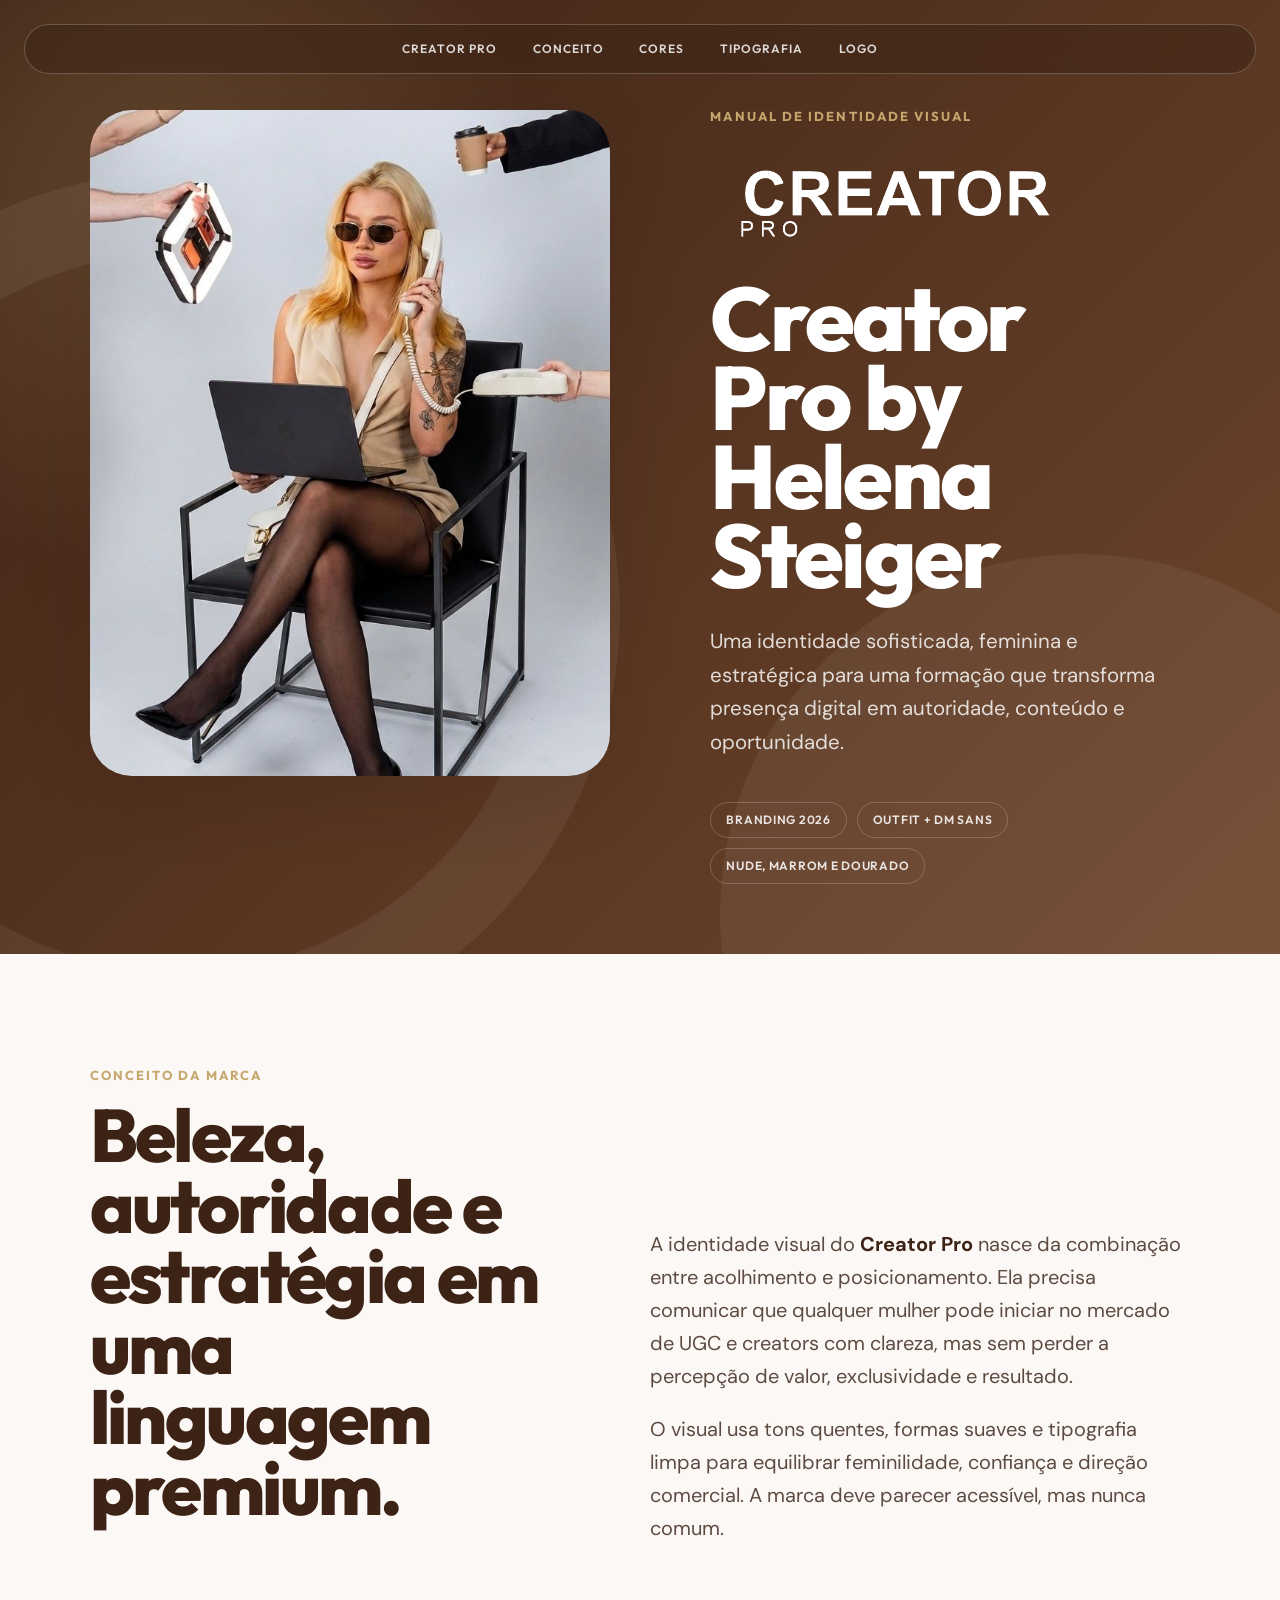
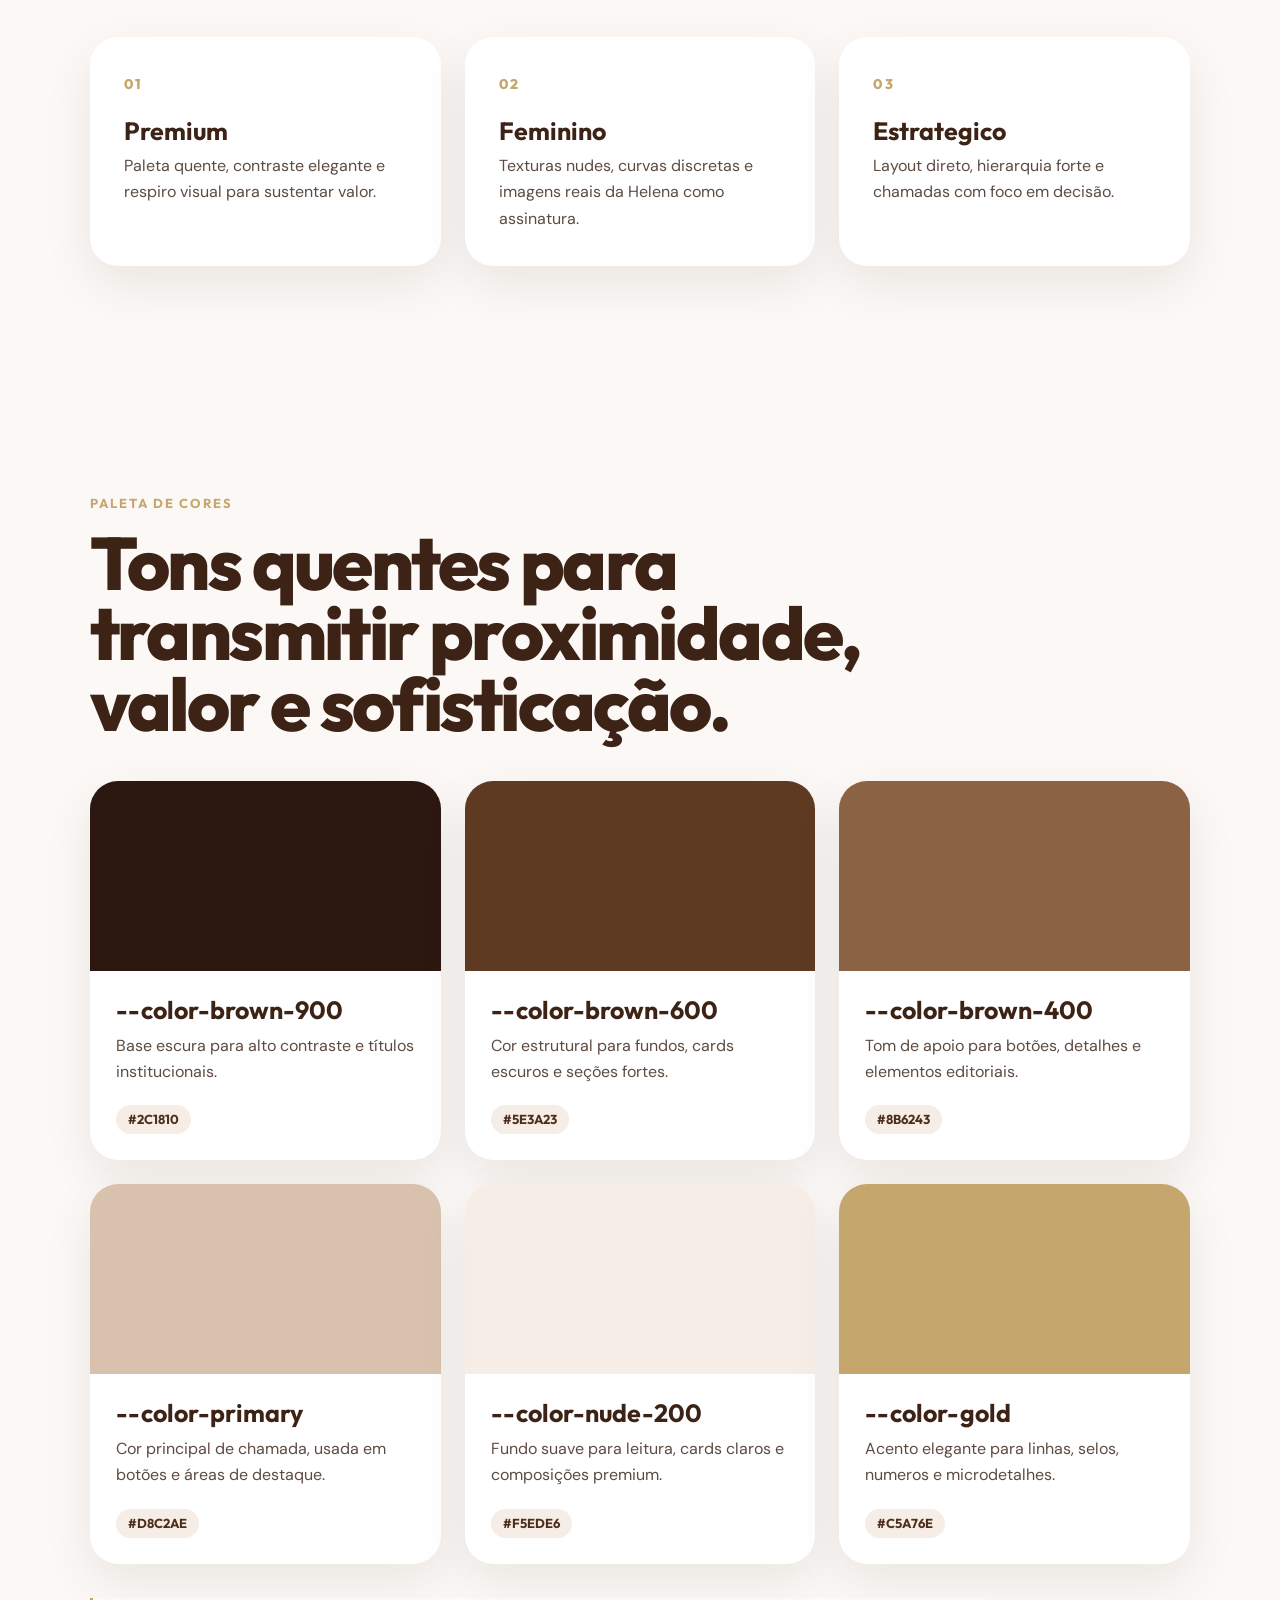
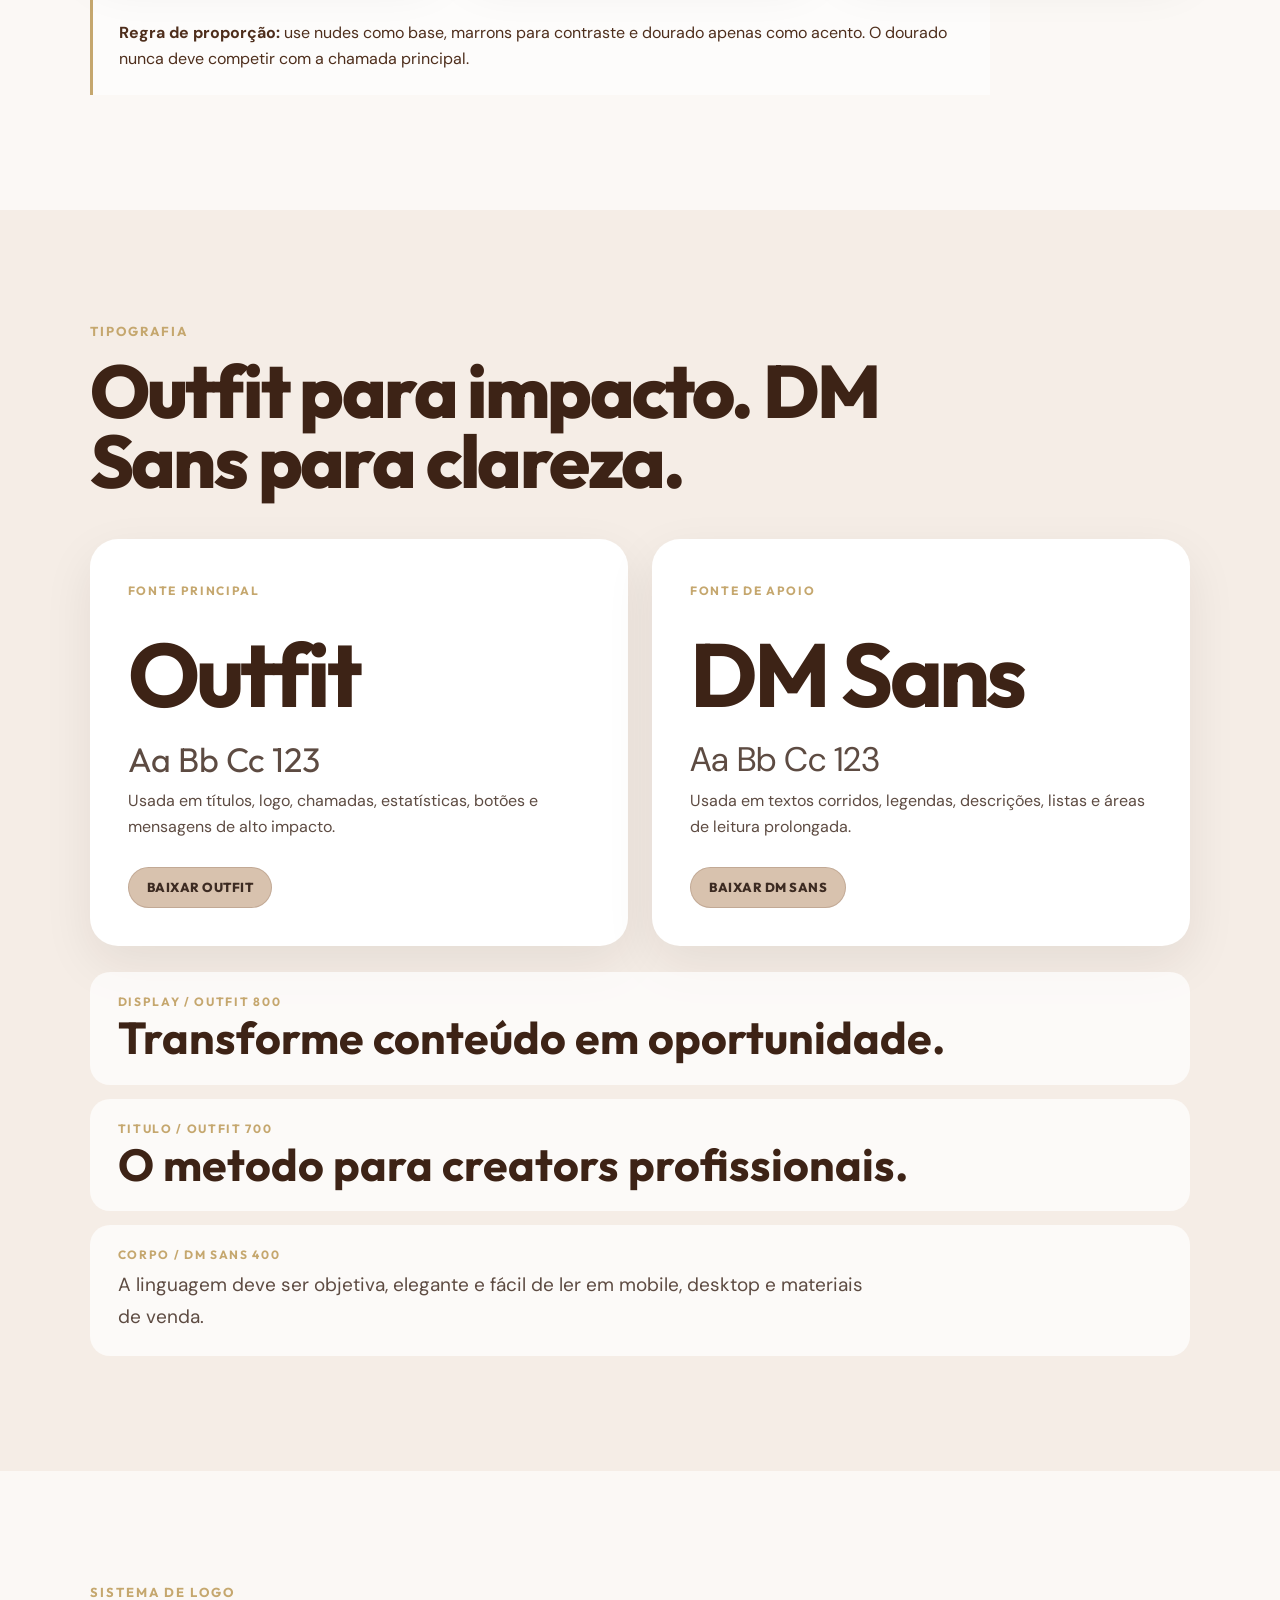
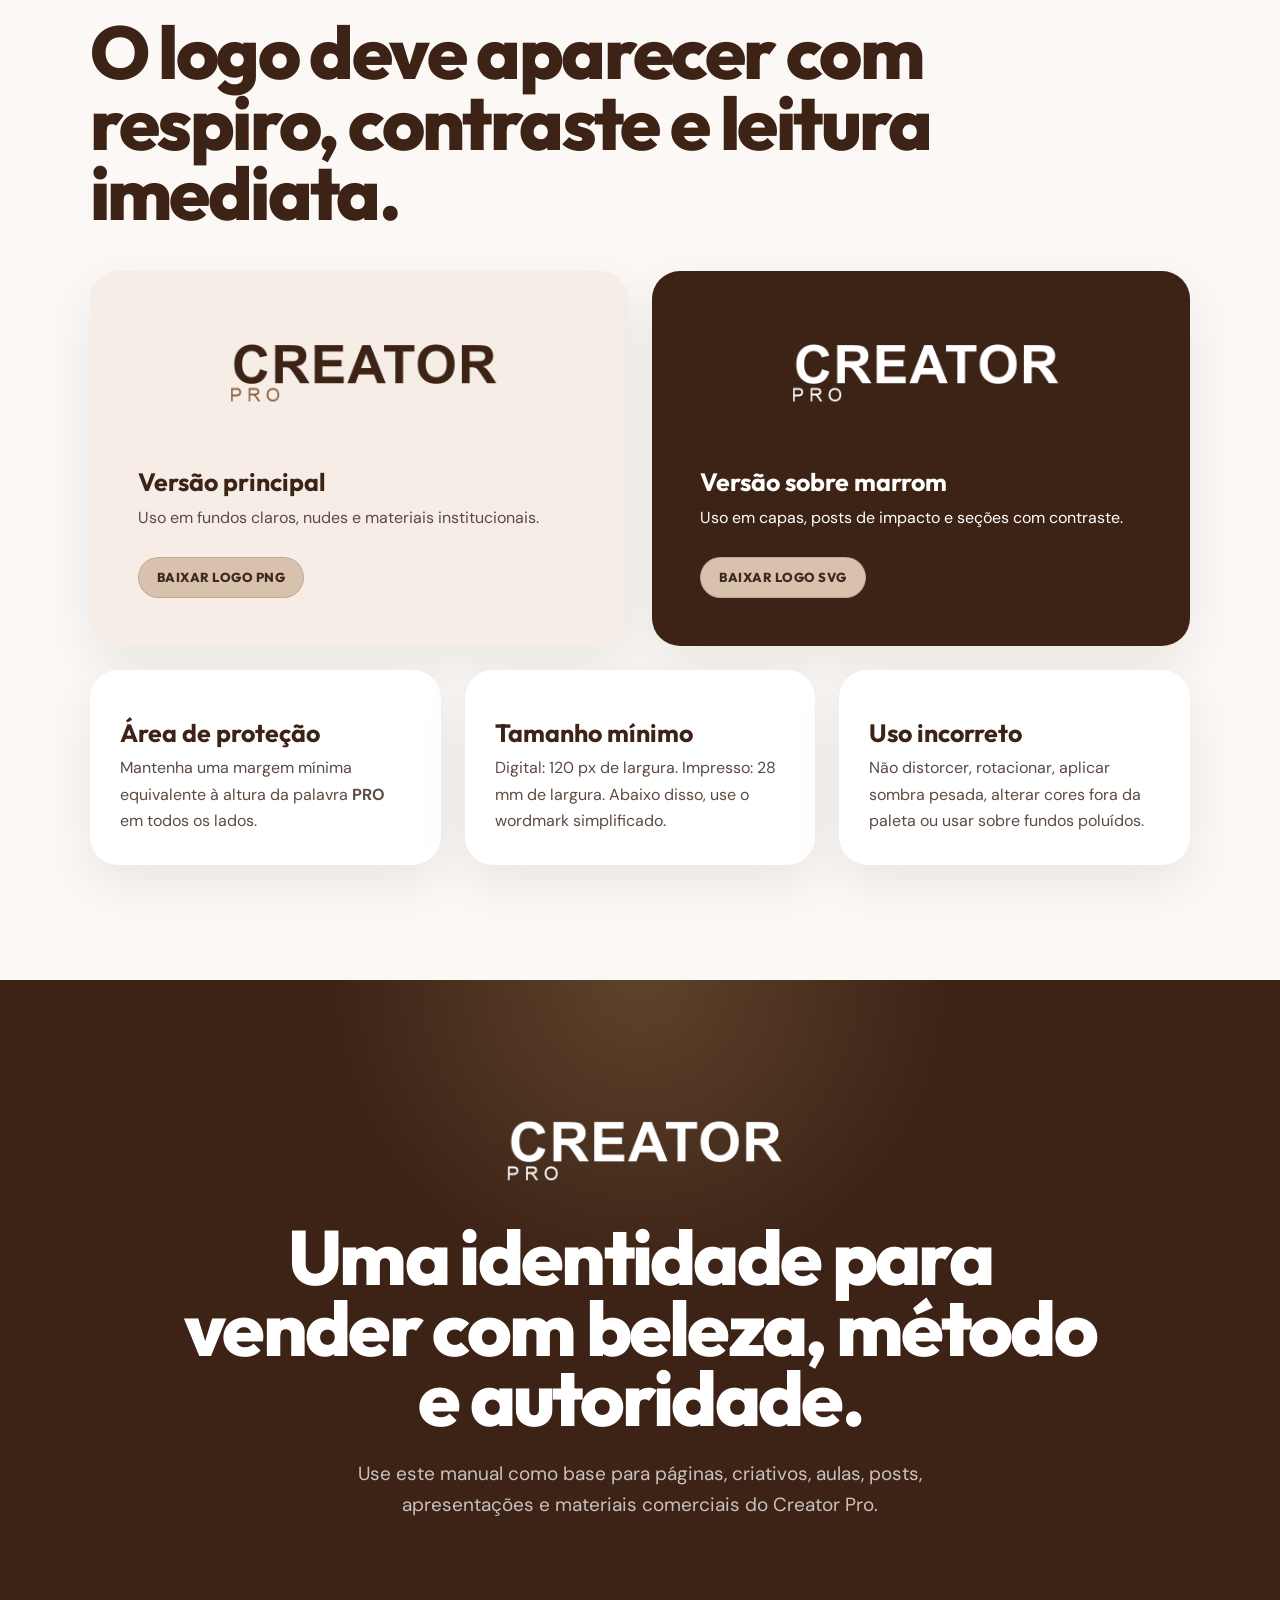
==== identidade-visual/index.html @ c9b5e4ea "Add Creator Pro brand identity route" ====
<!doctype html>
<html lang="pt-BR">
<head>
  <meta charset="utf-8" />
  <meta name="viewport" content="width=device-width, initial-scale=1" />
  <title>Identidade Visual | Creator Pro Helena Steiger</title>
  <meta name="description" content="Manual de identidade visual do Creator Pro, com diretrizes de marca, logo, paleta, tipografia e aplicações." />
  <link rel="preconnect" href="https://fonts.googleapis.com" />
  <link rel="preconnect" href="https://fonts.gstatic.com" crossorigin />
  <link href="https://fonts.googleapis.com/css2?family=Outfit:wght@300;400;500;600;700;800;900&family=DM+Sans:ital,opsz,wght@0,9..40,300;0,9..40,400;0,9..40,500;0,9..40,600;0,9..40,700;1,9..40,400&display=swap" rel="stylesheet" />
  <link rel="stylesheet" href="styles.css" />
</head>
<body>
  <header class="cover" id="inicio">
    <nav class="topbar" aria-label="Navegação principal">
      <a href="#inicio">Creator Pro</a>
      <a href="#conceito">Conceito</a>
      <a href="#paleta">Cores</a>
      <a href="#tipografia">Tipografia</a>
      <a href="#logo">Logo</a>
    </nav>

    <div class="cover__media">
      <img src="assets/helena-hero.jpeg" alt="Helena Steiger em produção de conteúdo" />
    </div>

    <div class="cover__content">
      <p class="eyebrow">Manual de Identidade Visual</p>
      <img class="cover__logo" src="assets/creator-pro-logo.png" alt="Creator Pro" />
      <h1>Creator Pro by Helena Steiger</h1>
      <p class="lead">Uma identidade sofisticada, feminina e estratégica para uma formação que transforma presença digital em autoridade, conteúdo e oportunidade.</p>
      <div class="cover__meta">
        <span>Branding 2026</span>
        <span>Outfit + DM Sans</span>
        <span>Nude, marrom e dourado</span>
      </div>
    </div>
  </header>

  <main>
    <section class="section intro" id="conceito">
      <div class="section__heading">
        <p class="eyebrow">Conceito da Marca</p>
        <h2>Beleza, autoridade e estratégia em uma linguagem premium.</h2>
      </div>
      <div class="intro__text">
        <p>A identidade visual do <strong>Creator Pro</strong> nasce da combinação entre acolhimento e posicionamento. Ela precisa comunicar que qualquer mulher pode iniciar no mercado de UGC e creators com clareza, mas sem perder a percepção de valor, exclusividade e resultado.</p>
        <p>O visual usa tons quentes, formas suaves e tipografia limpa para equilibrar feminilidade, confiança e direção comercial. A marca deve parecer acessível, mas nunca comum.</p>
      </div>
      <div class="principles">
        <article>
          <span>01</span>
          <h3>Premium</h3>
          <p>Paleta quente, contraste elegante e respiro visual para sustentar valor.</p>
        </article>
        <article>
          <span>02</span>
          <h3>Feminino</h3>
          <p>Texturas nudes, curvas discretas e imagens reais da Helena como assinatura.</p>
        </article>
        <article>
          <span>03</span>
          <h3>Estrategico</h3>
          <p>Layout direto, hierarquia forte e chamadas com foco em decisão.</p>
        </article>
      </div>
    </section>

    <section class="section" id="paleta">
      <div class="section__heading">
        <p class="eyebrow">Paleta de Cores</p>
        <h2>Tons quentes para transmitir proximidade, valor e sofisticação.</h2>
      </div>
      <div class="palette-grid">
        <article class="color-card">
          <div class="swatch" style="background:#2C1810"></div>
          <h3>--color-brown-900</h3>
          <p>Base escura para alto contraste e títulos institucionais.</p>
          <code>#2C1810</code>
        </article>
        <article class="color-card">
          <div class="swatch" style="background:#5E3A23"></div>
          <h3>--color-brown-600</h3>
          <p>Cor estrutural para fundos, cards escuros e seções fortes.</p>
          <code>#5E3A23</code>
        </article>
        <article class="color-card">
          <div class="swatch" style="background:#8B6243"></div>
          <h3>--color-brown-400</h3>
          <p>Tom de apoio para botões, detalhes e elementos editoriais.</p>
          <code>#8B6243</code>
        </article>
        <article class="color-card">
          <div class="swatch" style="background:#D8C2AE"></div>
          <h3>--color-primary</h3>
          <p>Cor principal de chamada, usada em botões e áreas de destaque.</p>
          <code>#D8C2AE</code>
        </article>
        <article class="color-card">
          <div class="swatch" style="background:#F5EDE6"></div>
          <h3>--color-nude-200</h3>
          <p>Fundo suave para leitura, cards claros e composições premium.</p>
          <code>#F5EDE6</code>
        </article>
        <article class="color-card">
          <div class="swatch" style="background:#C5A76E"></div>
          <h3>--color-gold</h3>
          <p>Acento elegante para linhas, selos, numeros e microdetalhes.</p>
          <code>#C5A76E</code>
        </article>
      </div>
      <div class="usage-note">
        <strong>Regra de proporção:</strong> use nudes como base, marrons para contraste e dourado apenas como acento. O dourado nunca deve competir com a chamada principal.
      </div>
    </section>

    <section class="section section--soft" id="tipografia">
      <div class="section__heading">
        <p class="eyebrow">Tipografia</p>
        <h2>Outfit para impacto. DM Sans para clareza.</h2>
      </div>
      <div class="type-grid">
        <article class="type-card">
          <span class="type-label">Fonte principal</span>
          <h3 class="font-outfit">Outfit</h3>
          <p class="font-outfit specimen">Aa Bb Cc 123</p>
          <p>Usada em títulos, logo, chamadas, estatísticas, botões e mensagens de alto impacto.</p>
          <a class="download-btn" href="https://fonts.google.com/download?family=Outfit" target="_blank" rel="noopener">Baixar Outfit</a>
        </article>
        <article class="type-card">
          <span class="type-label">Fonte de apoio</span>
          <h3 class="font-dm">DM Sans</h3>
          <p class="font-dm specimen">Aa Bb Cc 123</p>
          <p>Usada em textos corridos, legendas, descrições, listas e áreas de leitura prolongada.</p>
          <a class="download-btn" href="https://fonts.google.com/download?family=DM%20Sans" target="_blank" rel="noopener">Baixar DM Sans</a>
        </article>
      </div>
      <div class="type-scale">
        <div>
          <span>Display / Outfit 800</span>
          <strong>Transforme conteúdo em oportunidade.</strong>
        </div>
        <div>
          <span>Titulo / Outfit 700</span>
          <strong>O metodo para creators profissionais.</strong>
        </div>
        <div>
          <span>Corpo / DM Sans 400</span>
          <p>A linguagem deve ser objetiva, elegante e fácil de ler em mobile, desktop e materiais de venda.</p>
        </div>
      </div>
    </section>

    <section class="section" id="logo">
      <div class="section__heading">
        <p class="eyebrow">Sistema de Logo</p>
        <h2>O logo deve aparecer com respiro, contraste e leitura imediata.</h2>
      </div>
      <div class="logo-grid">
        <article class="logo-card logo-card--light">
          <img src="assets/creator-pro-logo.png" alt="Logo Creator Pro em fundo claro" />
          <h3>Versão principal</h3>
          <p>Uso em fundos claros, nudes e materiais institucionais.</p>
          <a class="download-btn" href="assets/creator-pro-logo.png" download="creator-pro-logo-principal.png">Baixar logo PNG</a>
        </article>
        <article class="logo-card logo-card--dark">
          <img src="assets/creator-pro-logo.png" alt="Logo Creator Pro em fundo escuro" />
          <h3>Versão sobre marrom</h3>
          <p>Uso em capas, posts de impacto e seções com contraste.</p>
          <a class="download-btn" href="assets/creator-pro-logo-negativa.svg" download="creator-pro-logo-negativa.svg">Baixar logo SVG</a>
        </article>
      </div>
      <div class="rules-grid">
        <article>
          <h3>Área de proteção</h3>
          <p>Mantenha uma margem mínima equivalente à altura da palavra <strong>PRO</strong> em todos os lados.</p>
        </article>
        <article>
          <h3>Tamanho mínimo</h3>
          <p>Digital: 120 px de largura. Impresso: 28 mm de largura. Abaixo disso, use o wordmark simplificado.</p>
        </article>
        <article>
          <h3>Uso incorreto</h3>
          <p>Não distorcer, rotacionar, aplicar sombra pesada, alterar cores fora da paleta ou usar sobre fundos poluídos.</p>
        </article>
      </div>
    </section>

    <section class="section final">
      <img src="assets/creator-pro-logo.png" alt="Creator Pro" />
      <h2>Uma identidade para vender com beleza, método e autoridade.</h2>
      <p>Use este manual como base para páginas, criativos, aulas, posts, apresentações e materiais comerciais do Creator Pro.</p>
    </section>
  </main>
</body>
</html>
---- identidade-visual/styles.css ----
﻿:root {
  --color-brown-900: #2c1810;
  --color-brown-800: #3d2316;
  --color-brown-700: #4e2e1c;
  --color-brown-600: #5e3a23;
  --color-brown-500: #6f462b;
  --color-brown-400: #8b6243;
  --color-brown-300: #a8845e;
  --color-nude-100: #fbf8f5;
  --color-nude-200: #f5ede6;
  --color-nude-300: #ede2d7;
  --color-nude-400: #dfd0c1;
  --color-nude-500: #c7b29a;
  --color-gold: #c5a76e;
  --color-gold-light: #e8d5a8;
  --color-heading: #594237;
  --color-heading-accent: #a47e61;
  --color-primary: #d8c2ae;
  --color-primary-hover: #c8aa92;
  --color-primary-text: #3d2b22;
  --color-text: #5d4b42;
  --color-text-muted: #8d817a;
  --font-display: "Outfit", -apple-system, BlinkMacSystemFont, "Segoe UI", sans-serif;
  --font-body: "DM Sans", -apple-system, BlinkMacSystemFont, "Segoe UI", sans-serif;
  --radius: 28px;
  --shadow: 0 24px 70px rgba(44, 24, 16, .14);
}

* {
  box-sizing: border-box;
}

html {
  scroll-behavior: smooth;
}

body {
  margin: 0;
  background: var(--color-nude-100);
  color: var(--color-text);
  font-family: var(--font-body);
  line-height: 1.65;
  -webkit-font-smoothing: antialiased;
}

img {
  display: block;
  max-width: 100%;
}

a {
  color: inherit;
  text-decoration: none;
}

.topbar {
  position: fixed;
  inset: 24px 24px auto;
  z-index: 10;
  display: flex;
  justify-content: center;
  gap: 8px;
  padding: 10px;
  border: 1px solid rgba(255, 255, 255, .22);
  border-radius: 999px;
  background: rgba(61, 35, 22, .52);
  backdrop-filter: blur(18px);
}

.topbar a {
  padding: 8px 14px;
  border-radius: 999px;
  color: rgba(255, 255, 255, .82);
  font: 600 12px/1 var(--font-display);
  letter-spacing: .08em;
  text-transform: uppercase;
}

.topbar a:hover {
  background: rgba(255, 255, 255, .12);
  color: #fff;
}

.cover {
  position: relative;
  min-height: 100vh;
  display: grid;
  grid-template-columns: minmax(0, 1.05fr) minmax(420px, .95fr);
  align-items: stretch;
  overflow: hidden;
  background:
    radial-gradient(circle at 12% 20%, rgba(197, 167, 110, .24), transparent 28%),
    linear-gradient(135deg, var(--color-brown-800), var(--color-brown-500));
  color: #fff;
}

.cover::before,
.cover::after {
  content: "";
  position: absolute;
  width: 720px;
  height: 720px;
  border-radius: 50%;
  pointer-events: none;
}

.cover::before {
  left: -260px;
  top: 18%;
  border: 80px solid rgba(255, 255, 255, .06);
}

.cover::after {
  right: -160px;
  bottom: -320px;
  background: rgba(255, 255, 255, .06);
}

.cover__media {
  min-height: 100%;
  padding: 110px 0 70px 7vw;
  align-self: center;
  z-index: 1;
}

.cover__media img {
  width: min(520px, 82vw);
  height: min(680px, 74vh);
  object-fit: cover;
  border-radius: 42px;
  box-shadow: var(--shadow);
}

.cover__content {
  position: relative;
  z-index: 1;
  align-self: center;
  padding: 110px 8vw 70px 3vw;
}

.eyebrow {
  margin: 0 0 18px;
  color: var(--color-gold);
  font: 700 13px/1 var(--font-display);
  letter-spacing: .16em;
  text-transform: uppercase;
}

.cover__logo {
  width: min(360px, 76vw);
  margin: 0 0 36px;
  filter: brightness(0) invert(1);
}

.cover h1 {
  margin: 0;
  max-width: 740px;
  color: #fff;
  font: 800 clamp(56px, 7vw, 118px)/.88 var(--font-display);
  letter-spacing: -.03em;
}

.lead {
  max-width: 620px;
  margin: 30px 0 0;
  color: rgba(255, 255, 255, .82);
  font-size: clamp(18px, 1.6vw, 23px);
  font-weight: 400;
}

.cover__meta {
  display: flex;
  flex-wrap: wrap;
  gap: 10px;
  margin-top: 42px;
}

.cover__meta span {
  padding: 11px 15px;
  border: 1px solid rgba(255, 255, 255, .2);
  border-radius: 999px;
  color: rgba(255, 255, 255, .86);
  font: 600 12px/1 var(--font-display);
  letter-spacing: .06em;
  text-transform: uppercase;
}

.section {
  padding: clamp(76px, 9vw, 132px) clamp(22px, 7vw, 112px);
  background: var(--color-nude-100);
}

.section--soft {
  background: var(--color-nude-200);
}

.section--dark {
  background:
    radial-gradient(circle at 12% 12%, rgba(255, 255, 255, .08), transparent 28%),
    linear-gradient(135deg, var(--color-brown-800), var(--color-brown-500));
  color: #fff;
}

.section__heading {
  max-width: 900px;
  margin-bottom: 42px;
}

.section__heading h2 {
  margin: 0;
  color: var(--color-brown-800);
  font: 800 clamp(42px, 5.8vw, 82px)/.95 var(--font-display);
  letter-spacing: -.035em;
}

.section--dark .section__heading h2,
.section--dark .eyebrow {
  color: #fff;
}

.section--dark .eyebrow {
  color: var(--color-gold-light);
}

.intro {
  display: grid;
  grid-template-columns: minmax(0, .95fr) minmax(360px, 1.05fr);
  gap: 72px;
}

.intro__text {
  align-self: end;
  max-width: 780px;
  font-size: 20px;
}

.intro__text strong {
  color: var(--color-brown-800);
}

.principles {
  grid-column: 1 / -1;
  display: grid;
  grid-template-columns: repeat(3, minmax(0, 1fr));
  gap: 24px;
}

.principles article,
.voice-card,
.color-card,
.type-card,
.logo-card,
.rules-grid article,
.element-card,
.mini-card {
  border-radius: var(--radius);
  background: #fff;
  box-shadow: 0 18px 50px rgba(44, 24, 16, .08);
}

.principles article {
  padding: 34px;
}

.principles span {
  color: var(--color-gold);
  font: 800 14px/1 var(--font-display);
  letter-spacing: .16em;
}

.principles h3,
.voice-card h3,
.color-card h3,
.type-card h3,
.logo-card h3,
.rules-grid h3,
.element-card h3 {
  margin: 20px 0 8px;
  color: var(--color-brown-800);
  font: 700 25px/1.1 var(--font-display);
}

.principles p,
.voice-card p,
.voice-card li,
.color-card p,
.type-card p,
.logo-card p,
.rules-grid p,
.element-card p {
  margin: 0;
  color: var(--color-text);
}

.download-btn {
  display: inline-flex;
  align-items: center;
  justify-content: center;
  width: fit-content;
  margin-top: 26px;
  padding: 13px 18px;
  border: 1px solid rgba(94, 58, 35, .18);
  border-radius: 999px;
  background: var(--color-primary);
  color: var(--color-primary-text);
  font: 800 13px/1 var(--font-display);
  letter-spacing: .04em;
  text-transform: uppercase;
}

.download-btn:hover {
  background: var(--color-primary-hover);
}

.essence-grid {
  display: grid;
  grid-template-columns: 1.2fr .8fr .8fr;
  gap: 24px;
}

.statement {
  min-height: 360px;
  padding: 44px;
  border-radius: var(--radius);
  background:
    linear-gradient(rgba(44, 24, 16, .25), rgba(44, 24, 16, .66)),
    url("assets/helena-evento.jpeg") center/cover;
  display: flex;
  align-items: end;
}

.quote {
  margin: 0;
  color: #fff;
  font: 700 clamp(30px, 3.4vw, 54px)/1 var(--font-display);
  letter-spacing: -.02em;
}

.voice-card {
  padding: 34px;
  background: rgba(255, 255, 255, .92);
}

.voice-card ul {
  margin: 0;
  padding-left: 18px;
}

.palette-grid {
  display: grid;
  grid-template-columns: repeat(3, minmax(0, 1fr));
  gap: 24px;
}

.color-card {
  overflow: hidden;
}

.swatch {
  height: 190px;
}

.color-card h3,
.color-card p,
.color-card code {
  margin-left: 26px;
  margin-right: 26px;
}

.color-card h3 {
  margin-top: 26px;
}

.color-card code {
  display: inline-block;
  margin-top: 20px;
  margin-bottom: 26px;
  padding: 8px 12px;
  border-radius: 999px;
  background: var(--color-nude-200);
  color: var(--color-brown-700);
  font: 700 13px/1 var(--font-display);
}

.usage-note {
  max-width: 900px;
  margin-top: 34px;
  padding: 22px 26px;
  border-left: 3px solid var(--color-gold);
  background: rgba(255, 255, 255, .62);
  color: var(--color-brown-700);
}

.type-grid {
  display: grid;
  grid-template-columns: repeat(2, minmax(0, 1fr));
  gap: 24px;
}

.type-card {
  padding: 38px;
}

.type-label {
  color: var(--color-gold);
  font: 700 12px/1 var(--font-display);
  letter-spacing: .14em;
  text-transform: uppercase;
}

.font-outfit {
  font-family: var(--font-display);
}

.font-dm {
  font-family: var(--font-body);
}

.type-card h3 {
  margin: 22px 0 8px;
  font-size: clamp(54px, 7vw, 112px);
  letter-spacing: -.04em;
}

.specimen {
  margin: 0 0 24px;
  color: var(--color-brown-300);
  font-size: 34px;
}

.type-scale {
  margin-top: 26px;
  display: grid;
  gap: 14px;
}

.type-scale div {
  padding: 24px 28px;
  border-radius: 20px;
  background: rgba(255, 255, 255, .72);
}

.type-scale span {
  display: block;
  margin-bottom: 8px;
  color: var(--color-gold);
  font: 700 12px/1 var(--font-display);
  letter-spacing: .14em;
  text-transform: uppercase;
}

.type-scale strong {
  display: block;
  color: var(--color-brown-800);
  font-family: var(--font-display);
  font-size: clamp(26px, 3.5vw, 48px);
  line-height: 1;
}

.type-scale p {
  max-width: 760px;
  margin: 0;
  font-size: 19px;
}

.logo-grid {
  display: grid;
  grid-template-columns: repeat(2, minmax(0, 1fr));
  gap: 24px;
}

.logo-card {
  min-height: 360px;
  padding: 48px;
  display: flex;
  flex-direction: column;
  justify-content: center;
}

.logo-card img {
  width: min(390px, 70%);
  margin: 0 auto 42px;
}

.logo-card--light {
  background: var(--color-nude-200);
}

.logo-card--dark {
  background: var(--color-brown-800);
}

.logo-card--dark img {
  filter: brightness(0) invert(1);
}

.logo-card--dark h3,
.logo-card--dark p {
  color: #fff;
}

.rules-grid {
  display: grid;
  grid-template-columns: repeat(3, minmax(0, 1fr));
  gap: 24px;
  margin-top: 24px;
}

.rules-grid article {
  padding: 30px;
}

.elements {
  display: grid;
  grid-template-columns: repeat(3, minmax(0, 1fr));
  gap: 24px;
}

.element-card {
  padding: 30px;
  background: rgba(255, 255, 255, .92);
}

.line-sample {
  width: 100%;
  height: 160px;
  border-radius: 22px;
  background:
    linear-gradient(90deg, transparent 0 42%, var(--color-gold) 42% 58%, transparent 58%),
    var(--color-nude-200);
}

.shape-sample {
  width: 100%;
  height: 160px;
  border-radius: 22px;
  background:
    radial-gradient(circle at 8% 50%, transparent 0 38%, rgba(255, 255, 255, .38) 39% 52%, transparent 53%),
    linear-gradient(135deg, var(--color-brown-600), var(--color-brown-400));
}

.photo-sample img {
  width: 100%;
  height: 160px;
  object-fit: cover;
  border-radius: 22px;
}

.applications {
  display: grid;
  grid-template-columns: 1.15fr .75fr .9fr;
  align-items: stretch;
  gap: 24px;
}

.social-card,
.story-card,
.certificate-card {
  overflow: hidden;
  border-radius: var(--radius);
  background: #fff;
  box-shadow: 0 18px 50px rgba(44, 24, 16, .1);
}

.social-card {
  display: grid;
  grid-template-columns: .9fr 1fr;
}

.social-card img {
  height: 100%;
  min-height: 390px;
  object-fit: cover;
}

.social-card div {
  padding: 38px;
  display: flex;
  flex-direction: column;
  justify-content: center;
}

.social-card span,
.certificate-card p {
  color: var(--color-gold);
  font: 700 12px/1 var(--font-display);
  letter-spacing: .14em;
  text-transform: uppercase;
}

.social-card h3,
.certificate-card h3 {
  margin: 16px 0;
  color: var(--color-brown-800);
  font: 800 clamp(30px, 4vw, 56px)/.94 var(--font-display);
  letter-spacing: -.03em;
}

.story-card {
  position: relative;
  min-height: 520px;
}

.story-card > img {
  width: 100%;
  height: 100%;
  min-height: 520px;
  object-fit: cover;
}

.story-overlay {
  position: absolute;
  inset: auto 24px 24px;
  padding: 24px;
  border-radius: 24px;
  background: rgba(44, 24, 16, .62);
  backdrop-filter: blur(18px);
  color: #fff;
}

.story-overlay img {
  width: 150px;
  filter: brightness(0) invert(1);
}

.story-overlay p {
  margin: 18px 0 4px;
  color: rgba(255, 255, 255, .74);
}

.story-overlay strong {
  display: block;
  font: 800 34px/1 var(--font-display);
}

.certificate-card {
  padding: 42px;
  display: flex;
  flex-direction: column;
  justify-content: center;
  background:
    radial-gradient(circle at 15% 15%, rgba(197, 167, 110, .22), transparent 32%),
    #fff;
}

.certificate-card img {
  width: 220px;
  margin-bottom: 64px;
}

.certificate-card span {
  color: var(--color-text-muted);
}

.components {
  display: flex;
  align-items: center;
  flex-wrap: wrap;
  gap: 18px;
}

.btn {
  min-width: 230px;
  padding: 18px 26px;
  border-radius: 999px;
  text-align: center;
  font: 800 15px/1 var(--font-display);
}

.btn--primary {
  background: var(--color-brown-600);
  color: #fff;
}

.btn--secondary {
  background: var(--color-nude-300);
  color: var(--color-brown-700);
}

.mini-card {
  min-width: 180px;
  padding: 24px 28px;
  text-align: center;
}

.mini-card span {
  color: var(--color-gold);
  font: 800 42px/1 var(--font-display);
}

.mini-card p {
  margin: 8px 0 0;
}

.mini-card--dark {
  background: var(--color-brown-700);
  color: #fff;
}

.mini-card--dark p {
  color: rgba(255, 255, 255, .78);
}

.final {
  min-height: 70vh;
  text-align: center;
  display: grid;
  place-items: center;
  align-content: center;
  background:
    radial-gradient(circle at 50% 0%, rgba(197, 167, 110, .24), transparent 34%),
    var(--color-brown-800);
  color: #fff;
}

.final img {
  width: min(320px, 72vw);
  margin-bottom: 36px;
  filter: brightness(0) invert(1);
}

.final h2 {
  max-width: 920px;
  margin: 0 auto;
  font: 800 clamp(42px, 6vw, 86px)/.92 var(--font-display);
  letter-spacing: -.035em;
}

.final p {
  max-width: 680px;
  margin: 24px auto 0;
  color: rgba(255, 255, 255, .72);
  font-size: 19px;
}

@media (max-width: 980px) {
  .topbar {
    display: none;
  }

  .cover,
  .intro,
  .essence-grid,
  .palette-grid,
  .type-grid,
  .logo-grid,
  .rules-grid,
  .elements,
  .applications,
  .social-card {
    grid-template-columns: 1fr;
  }

  .cover__media {
    padding: 40px 22px 0;
  }

  .cover__media img {
    width: 100%;
    height: 440px;
    border-radius: 30px;
  }

  .cover__content {
    padding: 42px 22px 70px;
  }

  .cover h1 {
    font-size: clamp(54px, 18vw, 82px);
  }

  .principles {
    grid-template-columns: 1fr;
  }

  .section__heading h2 {
    font-size: clamp(38px, 11vw, 58px);
  }

  .statement,
  .story-card,
  .story-card > img {
    min-height: 440px;
  }

  .social-card img {
    min-height: 300px;
  }
}

@media (max-width: 560px) {
  .section {
    padding: 64px 20px;
  }

  .cover__logo {
    width: 250px;
  }

  .lead,
  .intro__text,
  .type-scale p,
  .final p {
    font-size: 17px;
  }

  .principles article,
  .voice-card,
  .type-card,
  .logo-card,
  .rules-grid article,
  .element-card,
  .social-card div,
  .certificate-card {
    padding: 24px;
  }

  .swatch {
    height: 150px;
  }

  .components {
    align-items: stretch;
  }

  .btn,
  .mini-card {
    width: 100%;
  }
}

.cover {
  max-width: 100%;
}
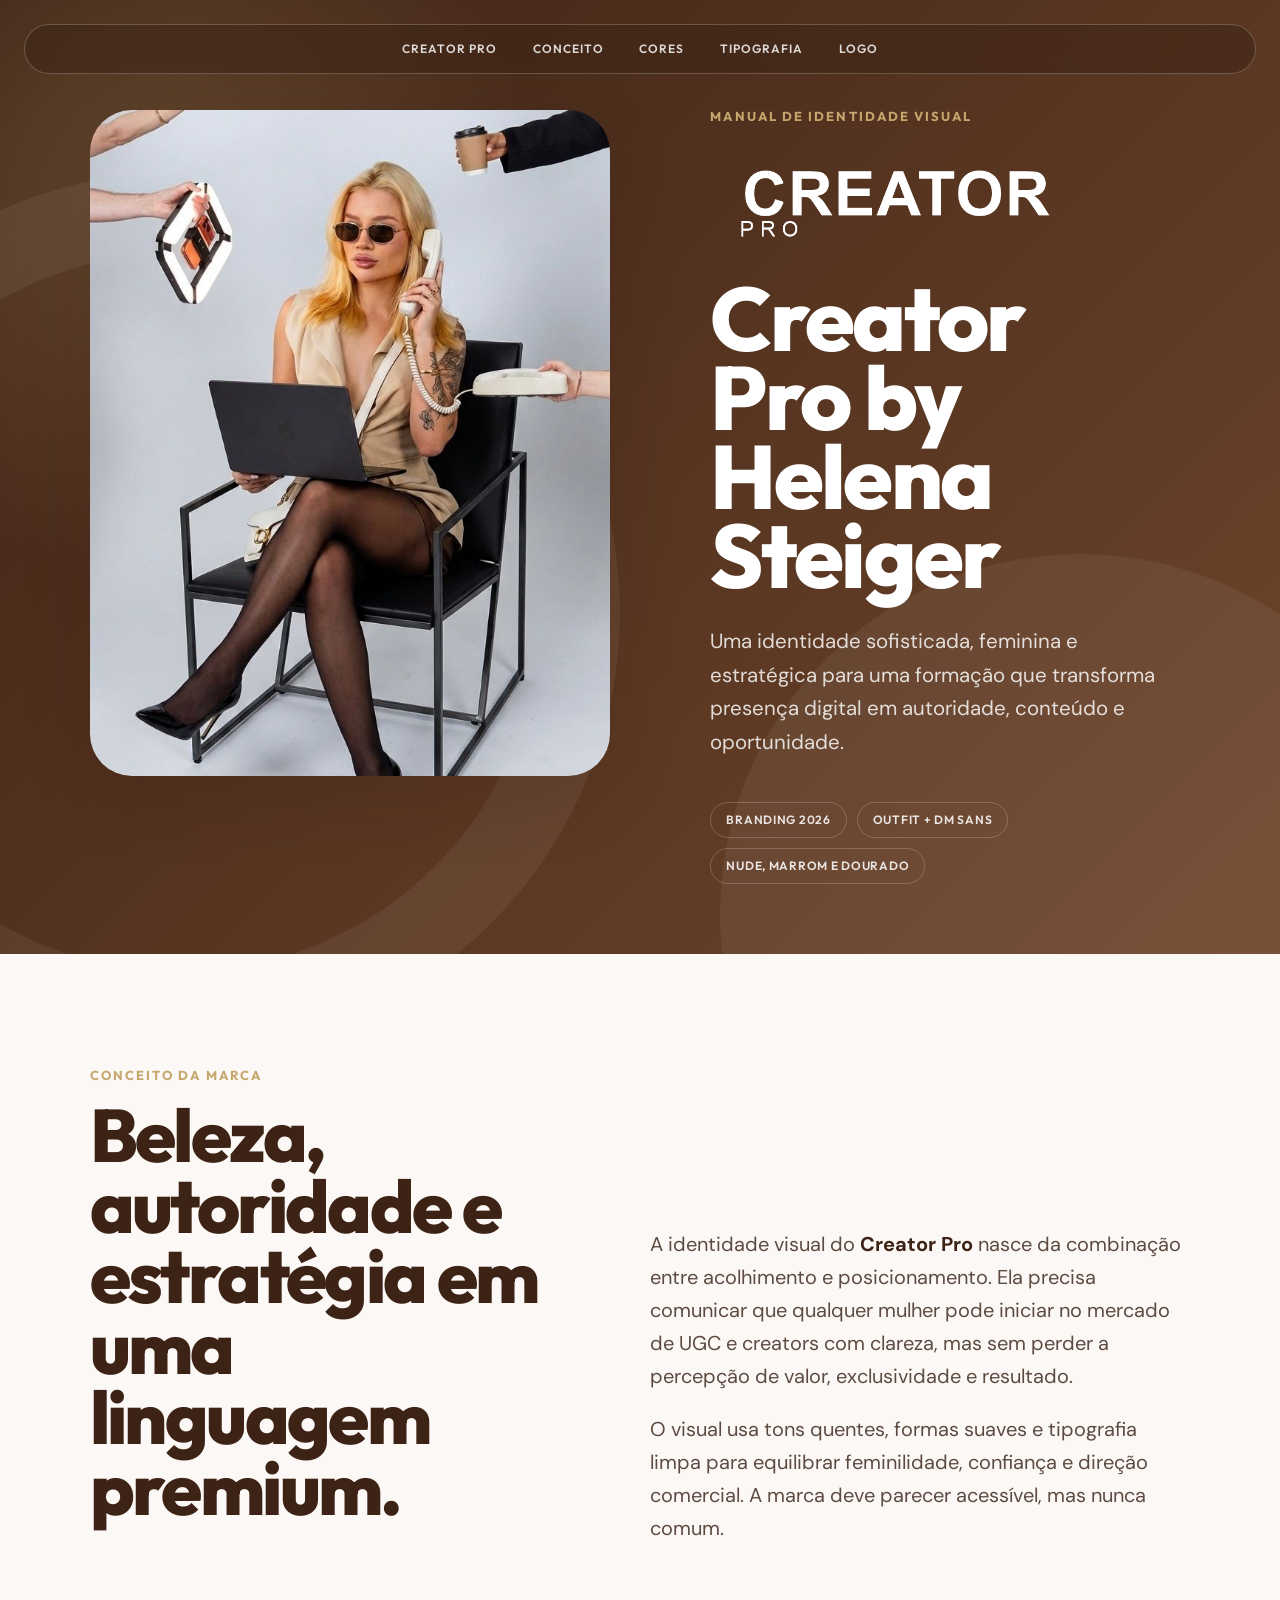
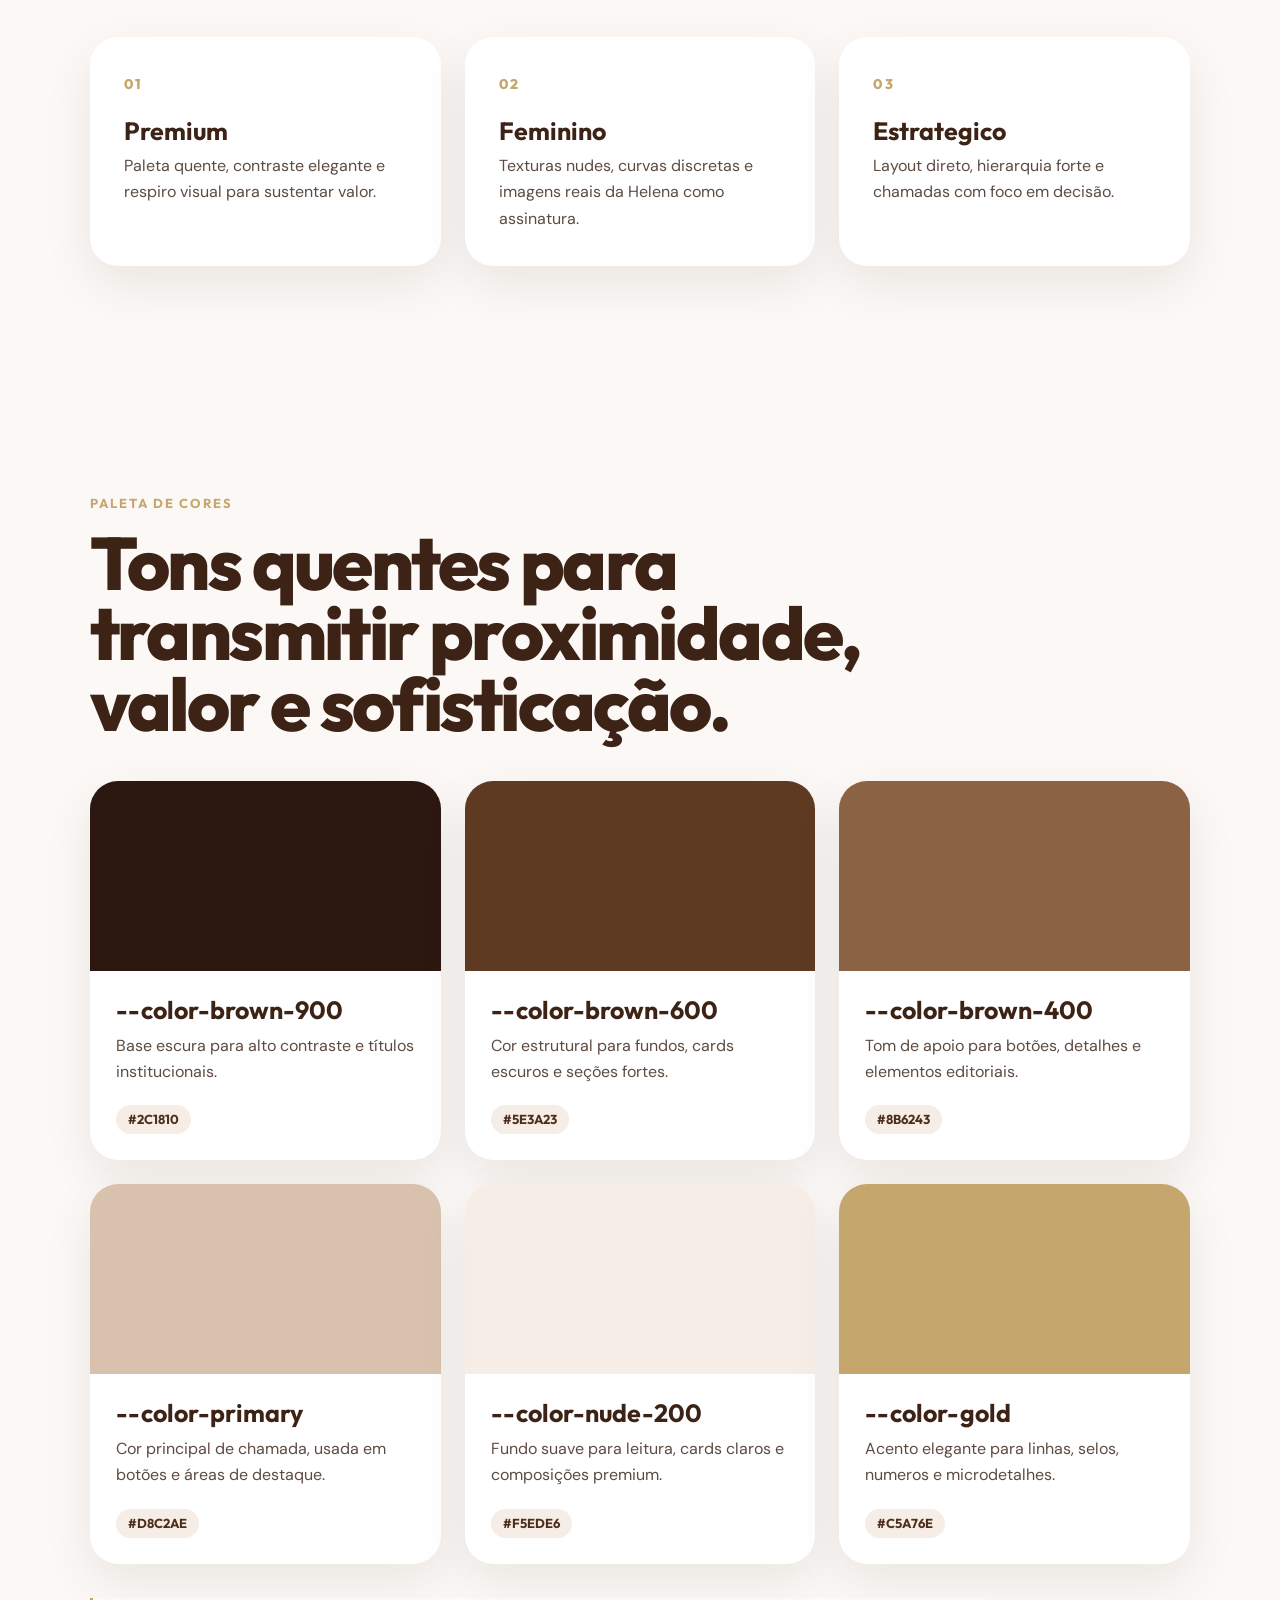
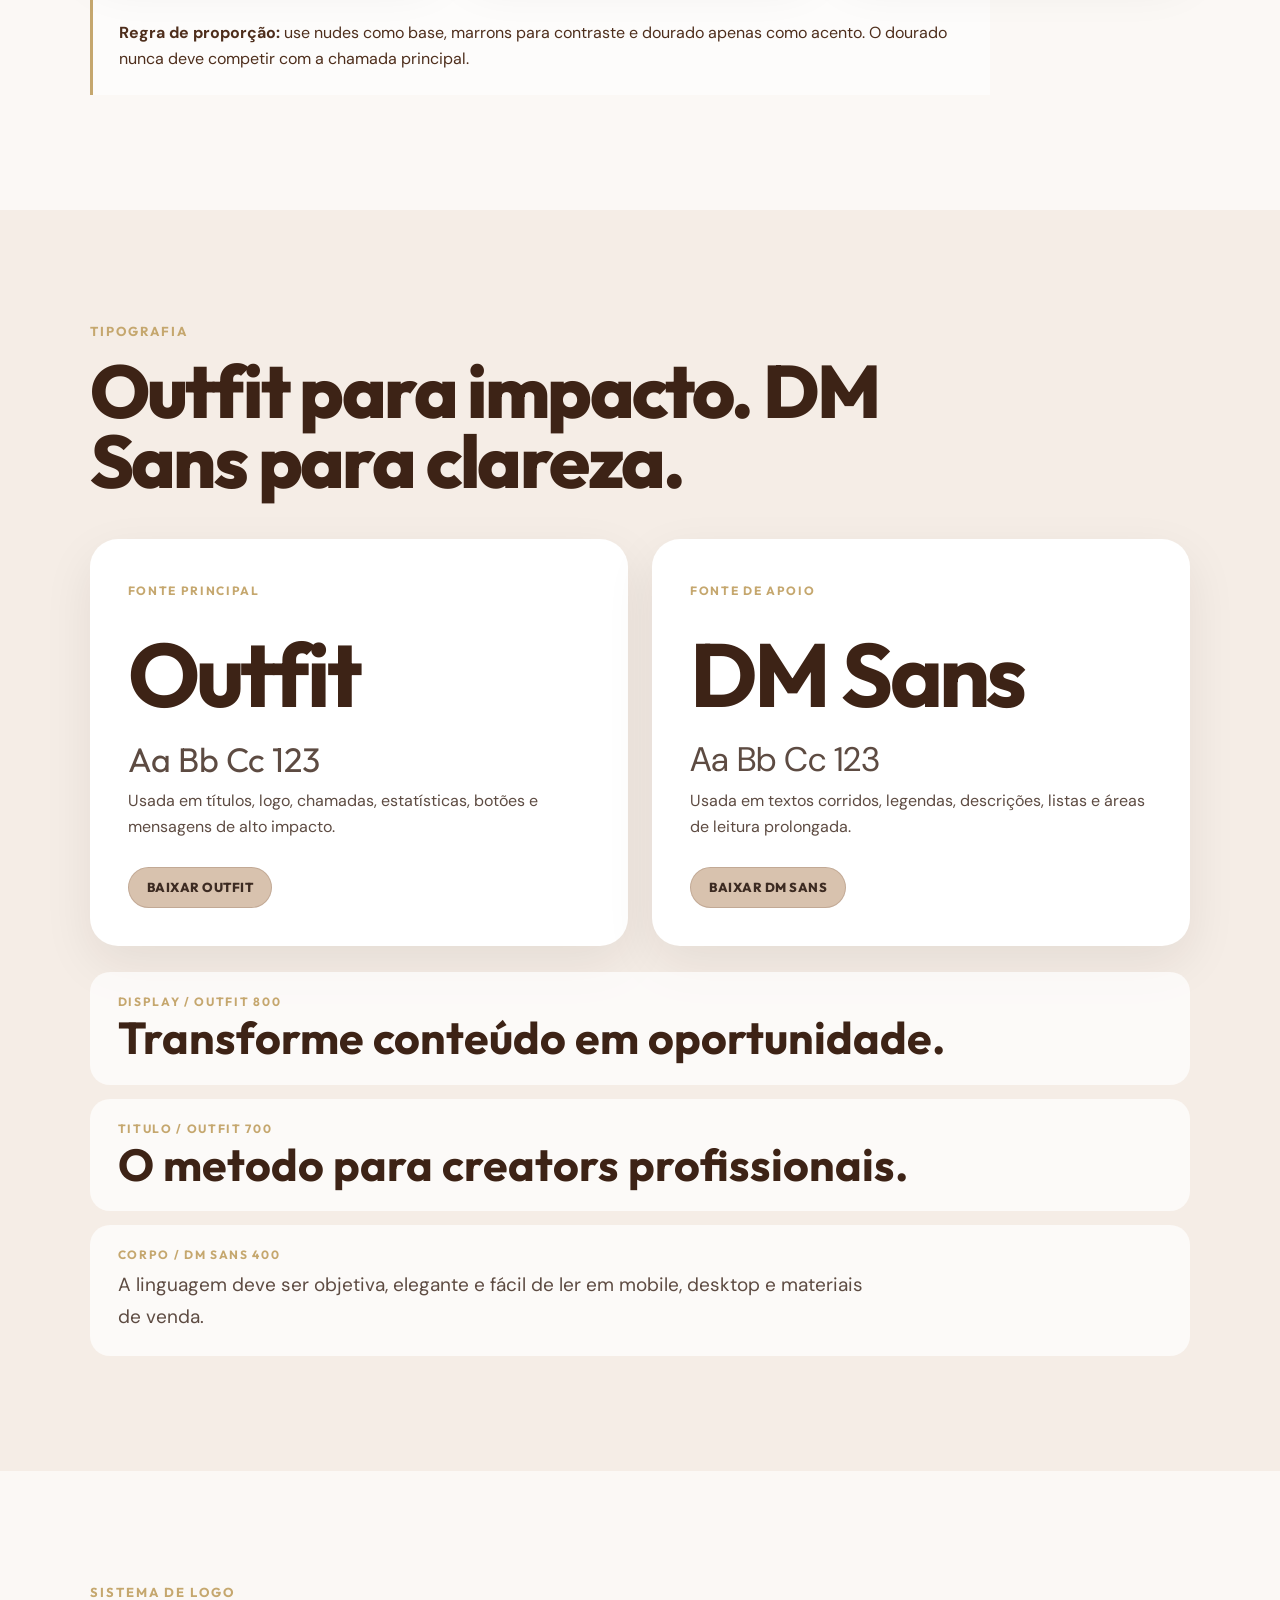
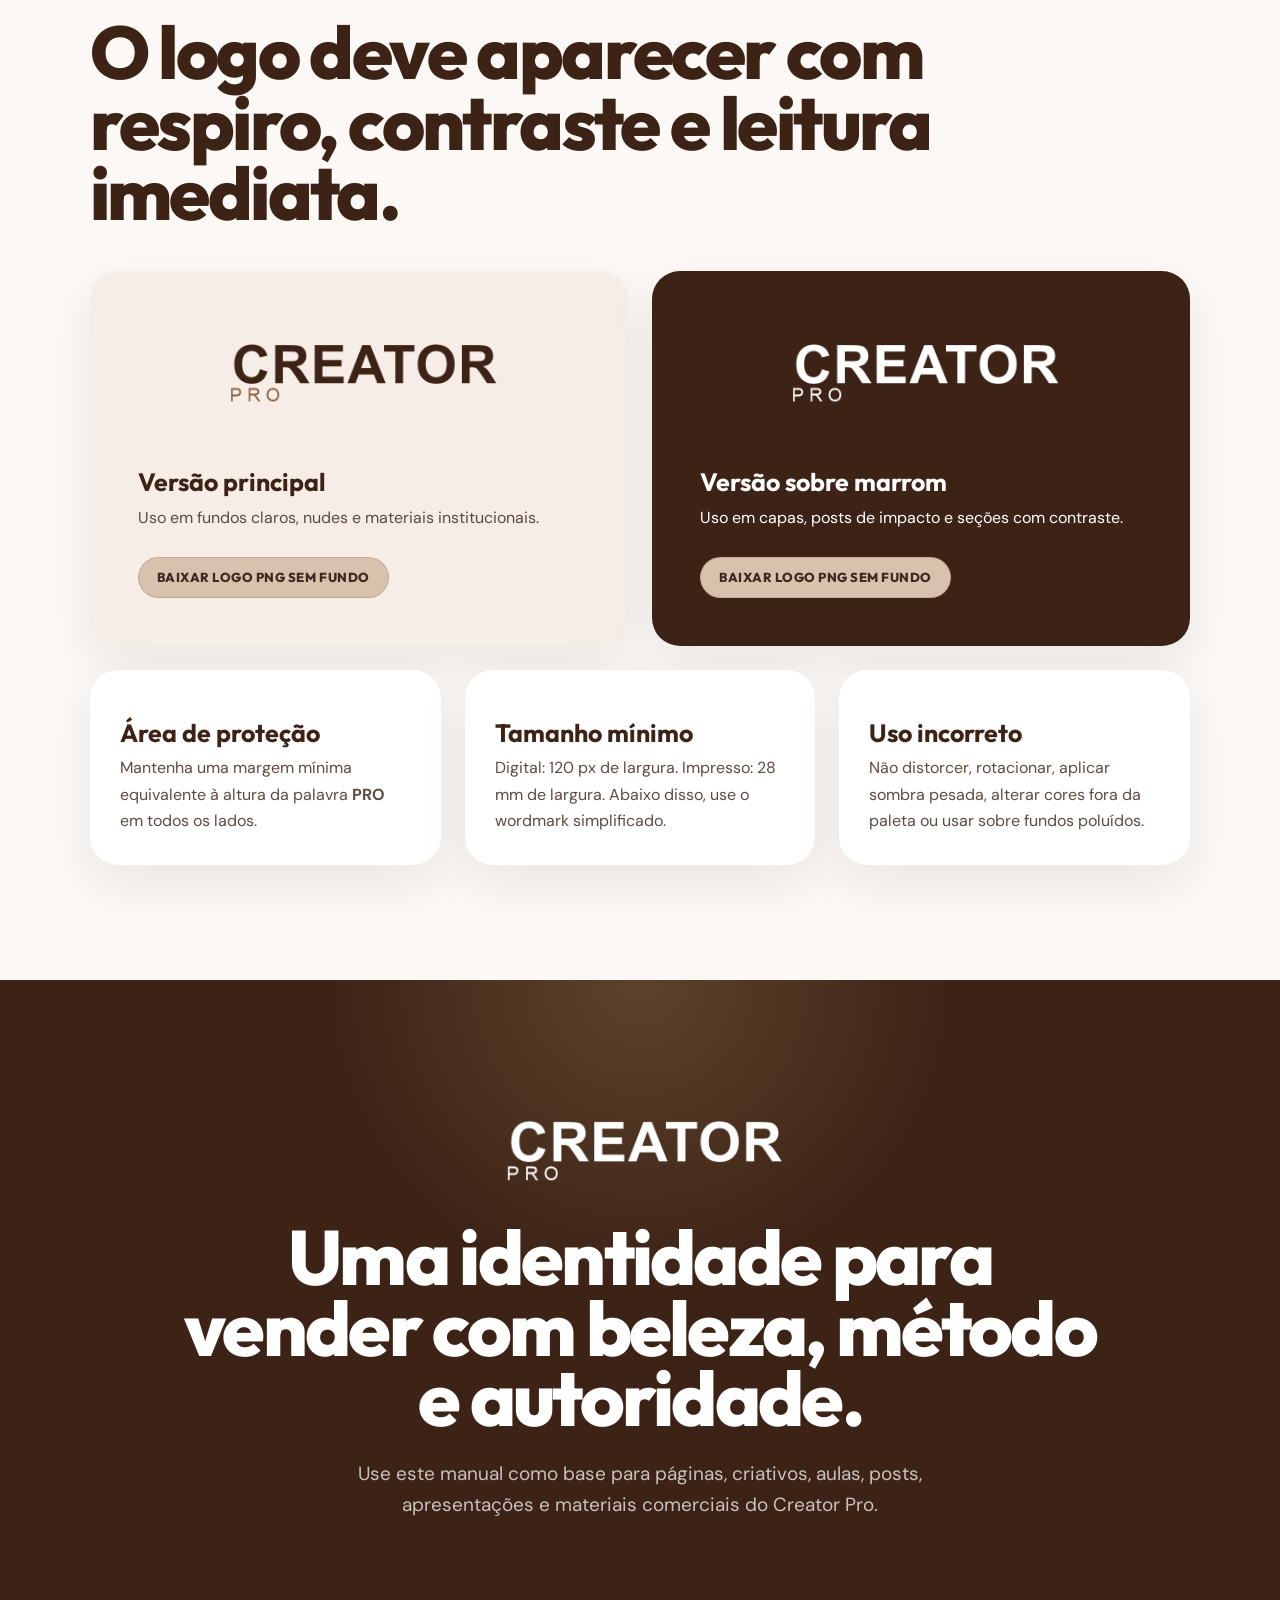
==== commit 6391453b: "Use transparent PNG logo downloads" ====
--- a/identidade-visual/index.html
+++ b/identidade-visual/index.html
@@ -161,13 +161,13 @@
           <img src="assets/creator-pro-logo.png" alt="Logo Creator Pro em fundo claro" />
           <h3>Versão principal</h3>
           <p>Uso em fundos claros, nudes e materiais institucionais.</p>
-          <a class="download-btn" href="assets/creator-pro-logo.png" download="creator-pro-logo-principal.png">Baixar logo PNG</a>
+          <a class="download-btn" href="assets/creator-pro-logo-principal-hq.png" download="creator-pro-logo-principal-transparente.png">Baixar logo PNG sem fundo</a>
         </article>
         <article class="logo-card logo-card--dark">
           <img src="assets/creator-pro-logo.png" alt="Logo Creator Pro em fundo escuro" />
           <h3>Versão sobre marrom</h3>
           <p>Uso em capas, posts de impacto e seções com contraste.</p>
-          <a class="download-btn" href="assets/creator-pro-logo-negativa.svg" download="creator-pro-logo-negativa.svg">Baixar logo SVG</a>
+          <a class="download-btn" href="assets/creator-pro-logo-negativa-hq.png" download="creator-pro-logo-negativa-transparente.png">Baixar logo PNG sem fundo</a>
         </article>
       </div>
       <div class="rules-grid">
